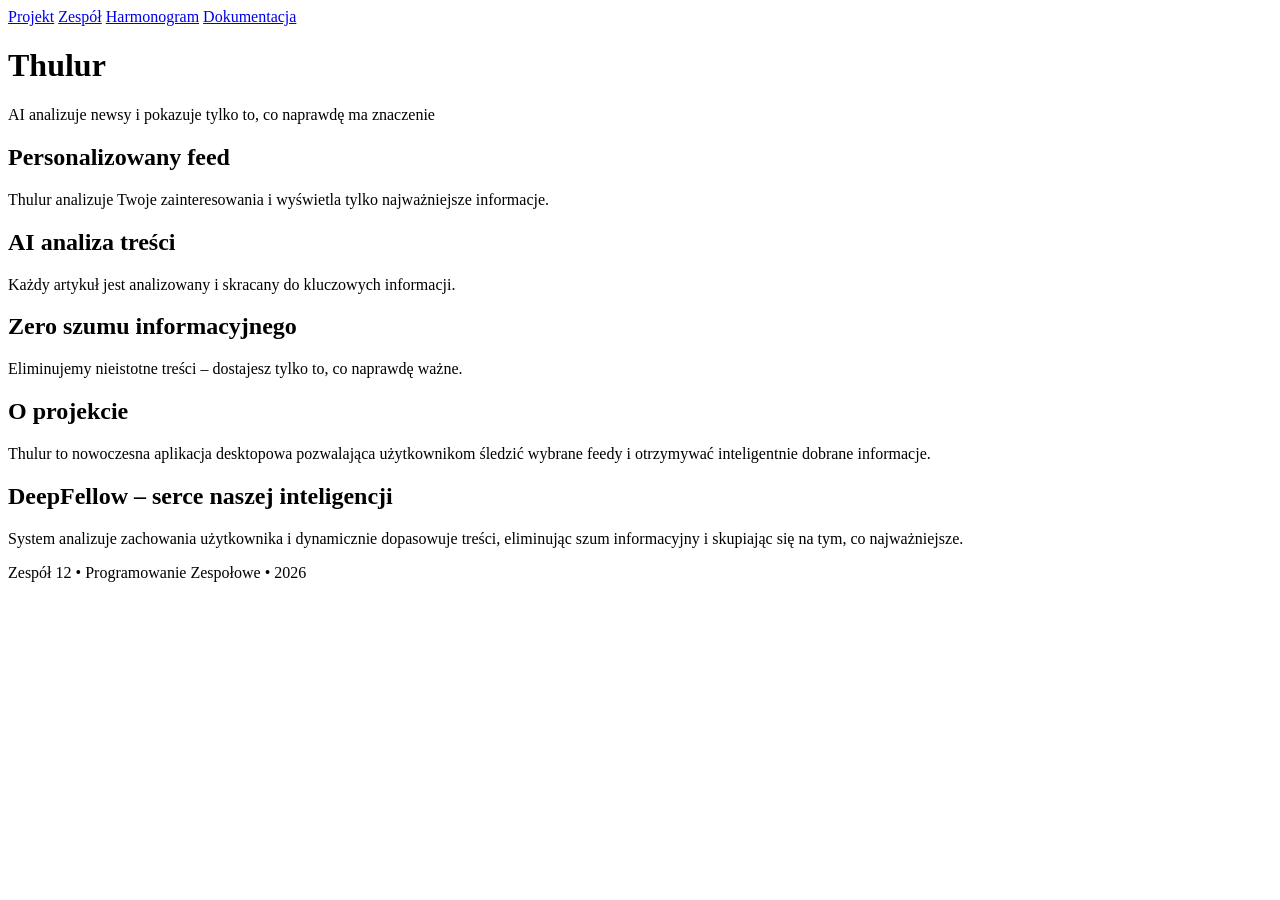
==== index.html @ a0f2bd19 "Add files via upload" ====
<!DOCTYPE html>
<html lang="pl">
<head>
  <meta charset="UTF-8">
  <link rel="stylesheet" href="css/style.css">
  <title>Thulur – Projekt</title>
</head>
<body>

<nav>
  <a href="index.html">Projekt</a>
  <a href="zespol.html">Zespół</a>
  <a href="harmonogram.html">Harmonogram</a>
  <a href="dokumentacja.html">Dokumentacja</a>
</nav>

<header class="hero">
  <div class="hero-bg"></div>

  <div class="hero-content">
    <h1>Thulur</h1>
    <p class="subtitle">
      AI analizuje newsy i pokazuje tylko to, co naprawdę ma znaczenie
    </p>
  </div>
</header>

<section class="features">

  <div class="feature hidden left">
    <div class="text">
      <h2>Personalizowany feed</h2>
      <p>
        Thulur analizuje Twoje zainteresowania i wyświetla tylko najważniejsze informacje.
      </p>
    </div>
    <div class="visual"></div>
  </div>

  <div class="feature hidden right">
    <div class="visual"></div>
    <div class="text">
      <h2>AI analiza treści</h2>
      <p>
        Każdy artykuł jest analizowany i skracany do kluczowych informacji.
      </p>
    </div>
  </div>

  <div class="feature hidden left">
    <div class="text">
      <h2>Zero szumu informacyjnego</h2>
      <p>
        Eliminujemy nieistotne treści – dostajesz tylko to, co naprawdę ważne.
      </p>
    </div>
    <div class="visual"></div>
  </div>

</section>

<section class="description">
  <h2>O projekcie</h2>
  <p>
    Thulur to nowoczesna aplikacja desktopowa pozwalająca użytkownikom śledzić
    wybrane feedy i otrzymywać inteligentnie dobrane informacje.
  </p>

  <div class="highlight">
    <h2>DeepFellow – serce naszej inteligencji</h2>
    <p>
      System analizuje zachowania użytkownika i dynamicznie dopasowuje treści,
      eliminując szum informacyjny i skupiając się na tym, co najważniejsze.
    </p>
  </div>
</section>

<footer>
  <p>Zespół 12 • Programowanie Zespołowe • 2026</p>
</footer>

</body>
</html>

<script>
const observer = new IntersectionObserver(entries => {
  entries.forEach(entry => {
    if (entry.isIntersecting) {
      entry.target.classList.add('show');
    }
  });
});

document.querySelectorAll('.hidden').forEach(el => {
  observer.observe(el);
});
</script>
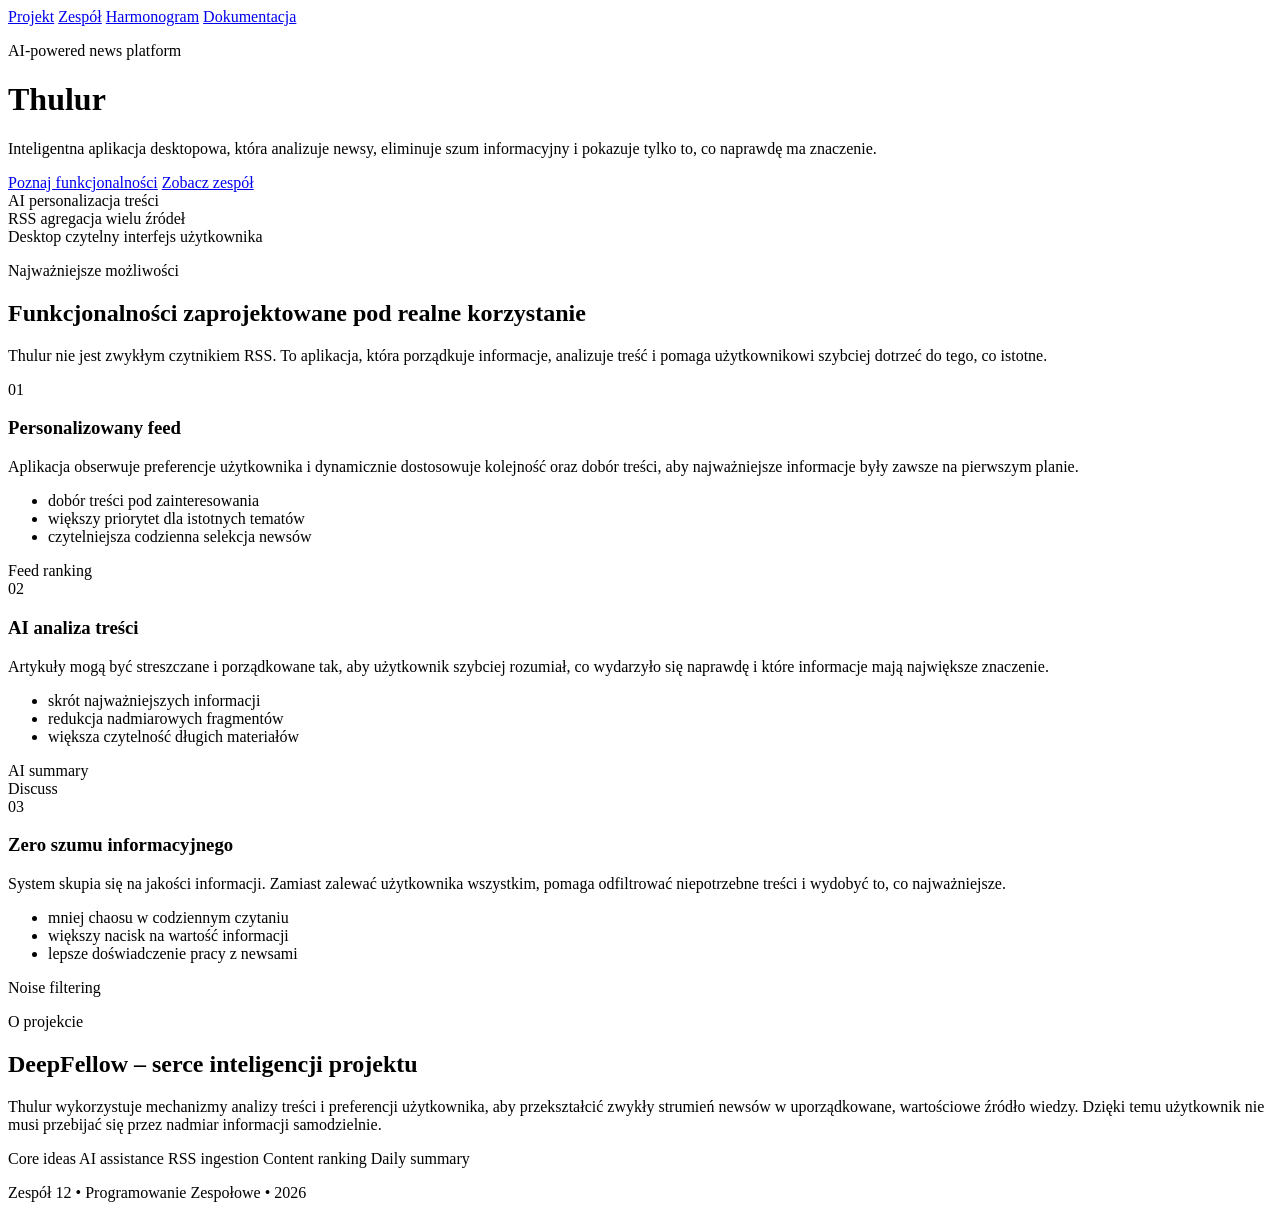
==== commit 0491e99d: "Revamp hero section and features in index.html Updated the hero section and features of the index.ht" ====
--- a/index.html
+++ b/index.html
@@ -14,73 +14,157 @@
   <a href="dokumentacja.html">Dokumentacja</a>
 </nav>
 
-<header class="hero">
+<header class="hero hero--pro">
   <div class="hero-bg"></div>
+  <div class="hero-noise"></div>
 
-  <div class="hero-content">
+  <div class="hero-content hero-content--pro">
+    <p class="eyebrow">AI-powered news platform</p>
     <h1>Thulur</h1>
     <p class="subtitle">
-      AI analizuje newsy i pokazuje tylko to, co naprawdę ma znaczenie
+      Inteligentna aplikacja desktopowa, która analizuje newsy, eliminuje szum
+      informacyjny i pokazuje tylko to, co naprawdę ma znaczenie.
     </p>
+
+    <div class="hero-actions">
+      <a href="#funkcje" class="btn btn-primary">Poznaj funkcjonalności</a>
+      <a href="zespol.html" class="btn btn-secondary">Zobacz zespół</a>
+    </div>
+
+    <div class="hero-stats">
+      <div class="stat-card">
+        <span class="stat-value">AI</span>
+        <span class="stat-label">personalizacja treści</span>
+      </div>
+      <div class="stat-card">
+        <span class="stat-value">RSS</span>
+        <span class="stat-label">agregacja wielu źródeł</span>
+      </div>
+      <div class="stat-card">
+        <span class="stat-value">Desktop</span>
+        <span class="stat-label">czytelny interfejs użytkownika</span>
+      </div>
+    </div>
   </div>
 </header>
 
-<section class="features">
-
-  <div class="feature hidden left">
-    <div class="text">
-      <h2>Personalizowany feed</h2>
-      <p>
-        Thulur analizuje Twoje zainteresowania i wyświetla tylko najważniejsze informacje.
-      </p>
-    </div>
-    <div class="visual"></div>
+<section id="funkcje" class="features-pro">
+  <div class="section-heading">
+    <p class="eyebrow">Najważniejsze możliwości</p>
+    <h2>Funkcjonalności zaprojektowane pod realne korzystanie</h2>
+    <p>
+      Thulur nie jest zwykłym czytnikiem RSS. To aplikacja, która porządkuje informacje,
+      analizuje treść i pomaga użytkownikowi szybciej dotrzeć do tego, co istotne.
+    </p>
   </div>
 
-  <div class="feature hidden right">
-    <div class="visual"></div>
-    <div class="text">
-      <h2>AI analiza treści</h2>
+  <div class="feature-panel hidden left">
+    <div class="feature-copy">
+      <span class="feature-kicker">01</span>
+      <h3>Personalizowany feed</h3>
       <p>
-        Każdy artykuł jest analizowany i skracany do kluczowych informacji.
+        Aplikacja obserwuje preferencje użytkownika i dynamicznie dostosowuje kolejność
+        oraz dobór treści, aby najważniejsze informacje były zawsze na pierwszym planie.
       </p>
+      <ul class="feature-list">
+        <li>dobór treści pod zainteresowania</li>
+        <li>większy priorytet dla istotnych tematów</li>
+        <li>czytelniejsza codzienna selekcja newsów</li>
+      </ul>
+    </div>
+
+    <div class="feature-preview">
+      <div class="preview-card preview-card--large">
+        <span class="preview-label">Feed ranking</span>
+        <div class="preview-line preview-line--w1"></div>
+        <div class="preview-line preview-line--w2"></div>
+        <div class="preview-line preview-line--w3"></div>
+      </div>
     </div>
   </div>
 
-  <div class="feature hidden left">
-    <div class="text">
-      <h2>Zero szumu informacyjnego</h2>
+  <div class="feature-panel feature-panel--reverse hidden right">
+    <div class="feature-copy">
+      <span class="feature-kicker">02</span>
+      <h3>AI analiza treści</h3>
       <p>
-        Eliminujemy nieistotne treści – dostajesz tylko to, co naprawdę ważne.
+        Artykuły mogą być streszczane i porządkowane tak, aby użytkownik szybciej rozumiał,
+        co wydarzyło się naprawdę i które informacje mają największe znaczenie.
+      </p>
+      <ul class="feature-list">
+        <li>skrót najważniejszych informacji</li>
+        <li>redukcja nadmiarowych fragmentów</li>
+        <li>większa czytelność długich materiałów</li>
+      </ul>
+    </div>
+
+    <div class="feature-preview">
+      <div class="preview-card preview-card--glass">
+        <span class="preview-label">AI summary</span>
+        <div class="preview-line preview-line--w4"></div>
+        <div class="preview-line preview-line--w2"></div>
+        <div class="preview-line preview-line--w5"></div>
+        <div class="preview-pill">Discuss</div>
+      </div>
+    </div>
+  </div>
+
+  <div class="feature-panel hidden left">
+    <div class="feature-copy">
+      <span class="feature-kicker">03</span>
+      <h3>Zero szumu informacyjnego</h3>
+      <p>
+        System skupia się na jakości informacji. Zamiast zalewać użytkownika wszystkim,
+        pomaga odfiltrować niepotrzebne treści i wydobyć to, co najważniejsze.
+      </p>
+      <ul class="feature-list">
+        <li>mniej chaosu w codziennym czytaniu</li>
+        <li>większy nacisk na wartość informacji</li>
+        <li>lepsze doświadczenie pracy z newsami</li>
+      </ul>
+    </div>
+
+    <div class="feature-preview">
+      <div class="preview-card preview-card--stack">
+        <span class="preview-label">Noise filtering</span>
+        <div class="stack-row">
+          <div class="stack-box stack-box--dim"></div>
+          <div class="stack-box stack-box--active"></div>
+          <div class="stack-box stack-box--dim"></div>
+        </div>
+        <div class="preview-line preview-line--w3"></div>
+      </div>
+    </div>
+  </div>
+</section>
+
+<section class="project-showcase">
+  <div class="showcase-card">
+    <div class="showcase-copy">
+      <p class="eyebrow">O projekcie</p>
+      <h2>DeepFellow – serce inteligencji projektu</h2>
+      <p>
+        Thulur wykorzystuje mechanizmy analizy treści i preferencji użytkownika,
+        aby przekształcić zwykły strumień newsów w uporządkowane, wartościowe źródło wiedzy.
+        Dzięki temu użytkownik nie musi przebijać się przez nadmiar informacji samodzielnie.
       </p>
     </div>
-    <div class="visual"></div>
-  </div>
 
-</section>
-
-<section class="description">
-  <h2>O projekcie</h2>
-  <p>
-    Thulur to nowoczesna aplikacja desktopowa pozwalająca użytkownikom śledzić
-    wybrane feedy i otrzymywać inteligentnie dobrane informacje.
-  </p>
-
-  <div class="highlight">
-    <h2>DeepFellow – serce naszej inteligencji</h2>
-    <p>
-      System analizuje zachowania użytkownika i dynamicznie dopasowuje treści,
-      eliminując szum informacyjny i skupiając się na tym, co najważniejsze.
-    </p>
+    <div class="showcase-side">
+      <div class="mini-panel">
+        <span class="mini-panel-title">Core ideas</span>
+        <span class="mini-tag">AI assistance</span>
+        <span class="mini-tag">RSS ingestion</span>
+        <span class="mini-tag">Content ranking</span>
+        <span class="mini-tag">Daily summary</span>
+      </div>
+    </div>
   </div>
 </section>
 
 <footer>
   <p>Zespół 12 • Programowanie Zespołowe • 2026</p>
 </footer>
-
-</body>
-</html>
 
 <script>
 const observer = new IntersectionObserver(entries => {
@@ -89,9 +173,14 @@
       entry.target.classList.add('show');
     }
   });
+}, {
+  threshold: 0.18
 });
 
 document.querySelectorAll('.hidden').forEach(el => {
   observer.observe(el);
 });
-</script>+</script>
+
+</body>
+</html>
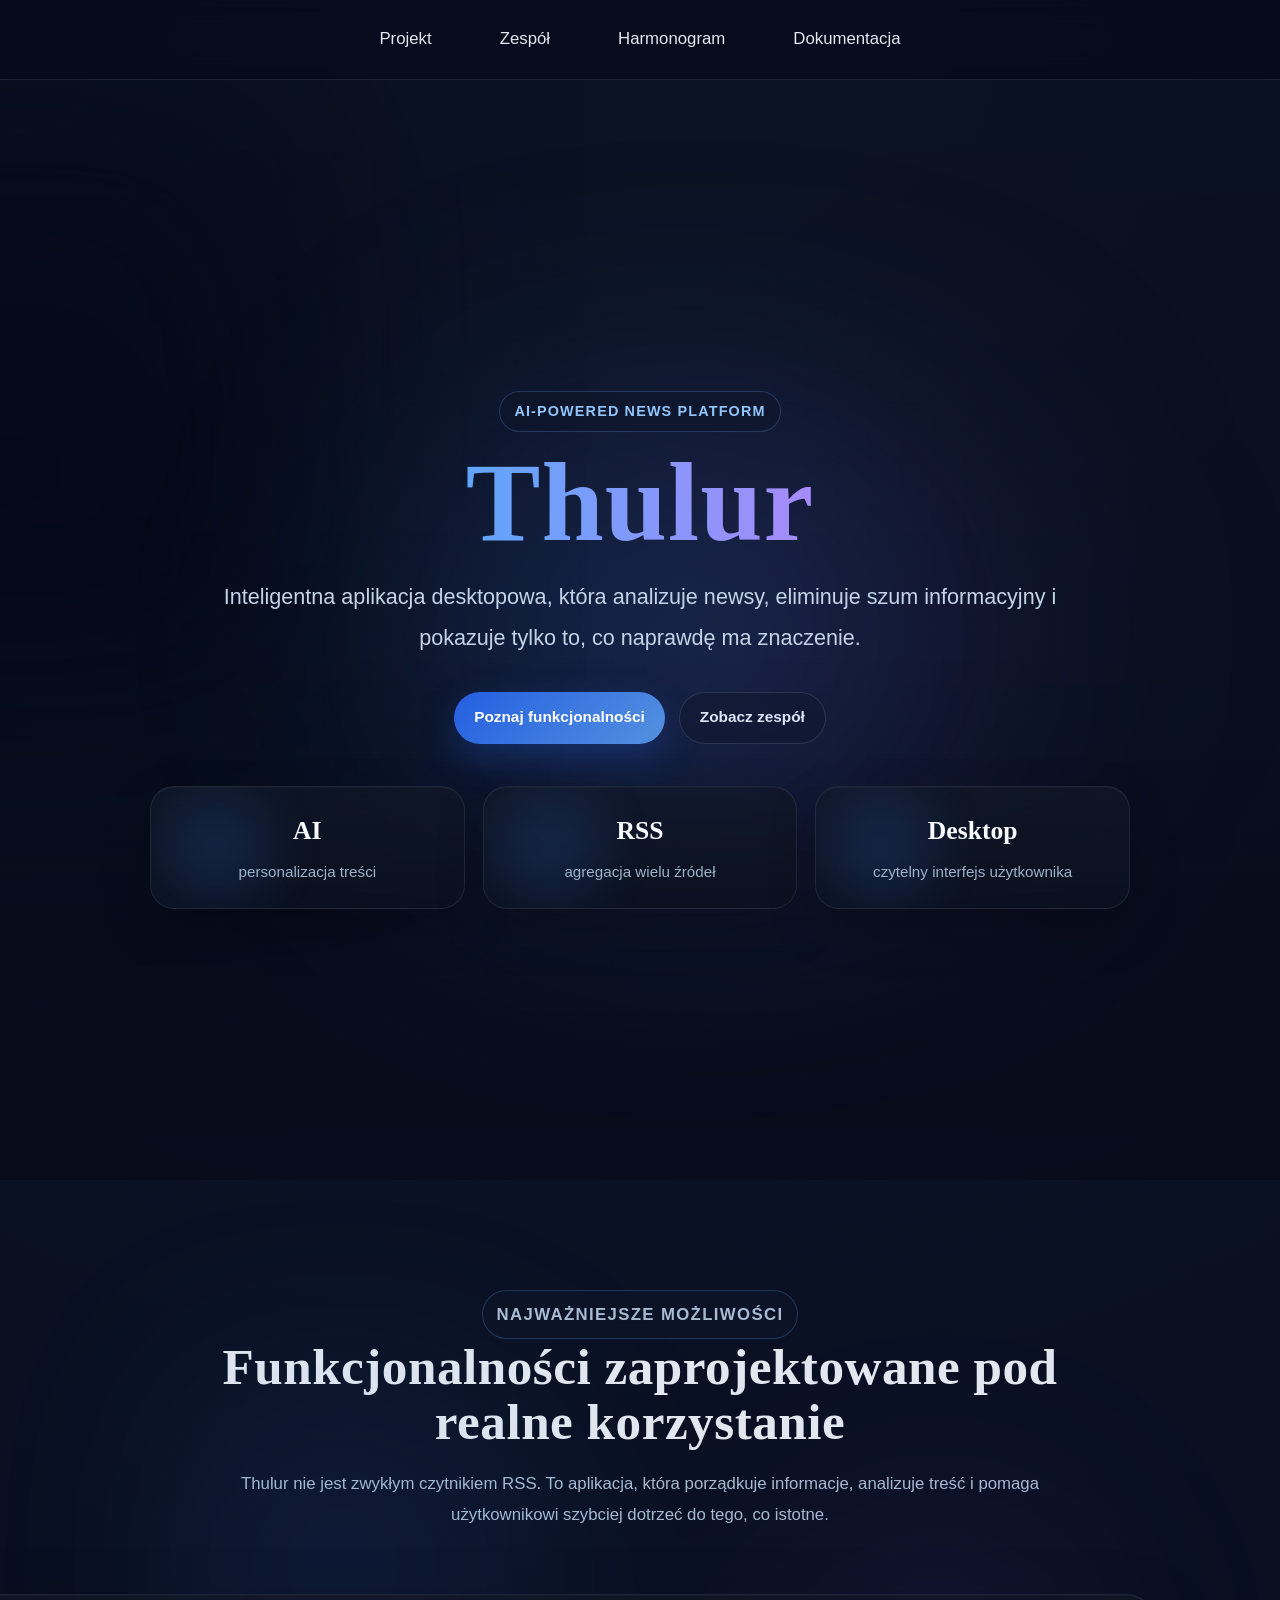
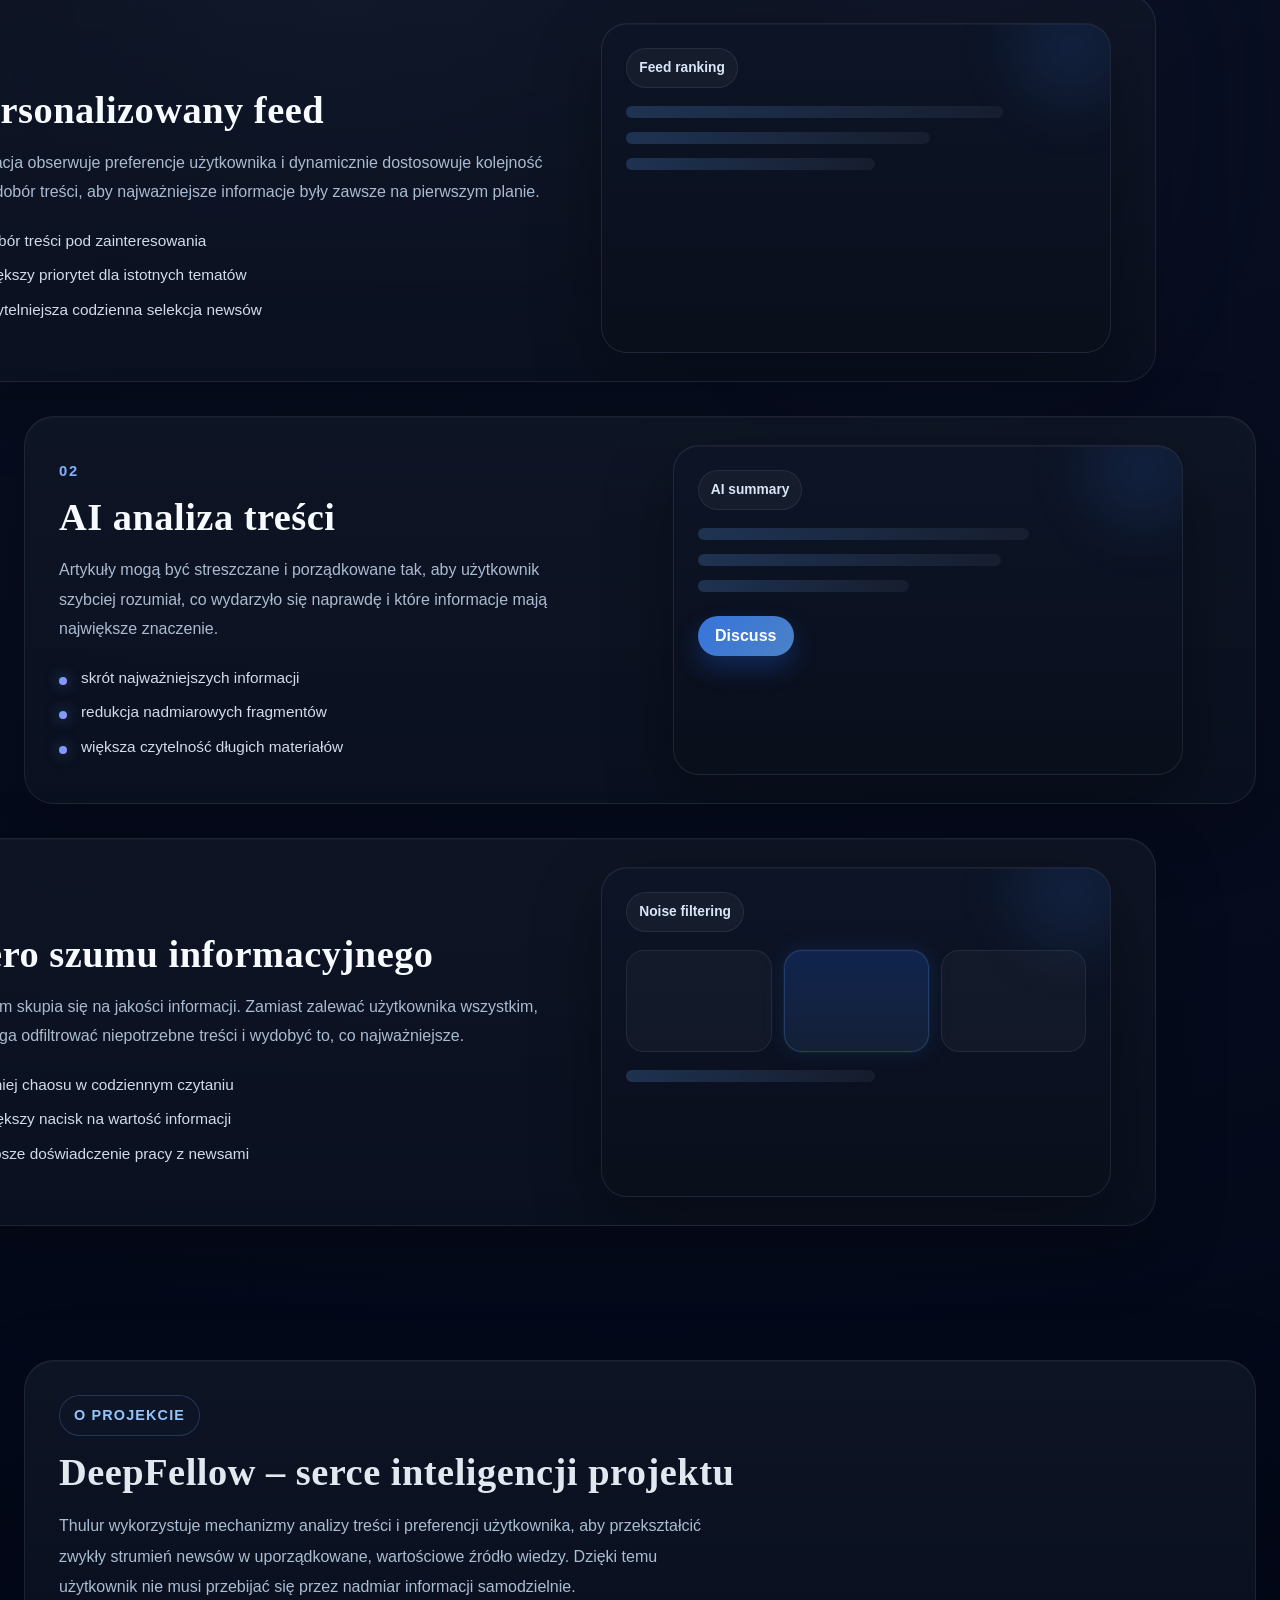
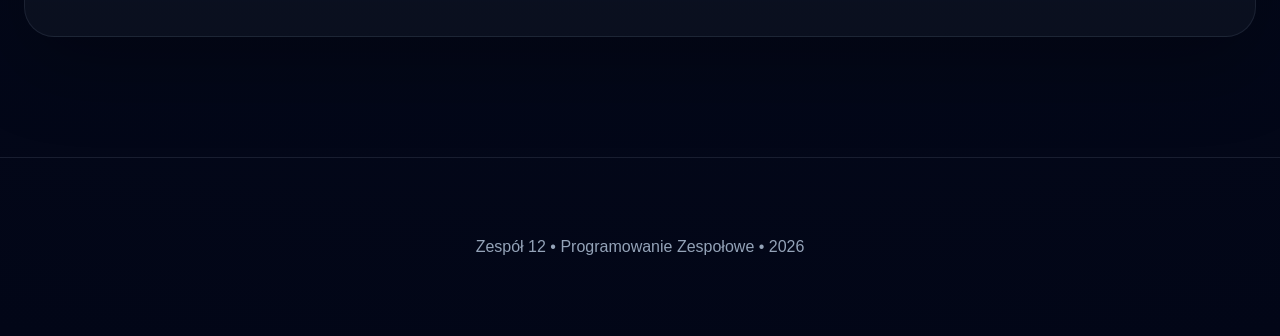
==== commit d1a11fdd: "Update index.html" ====
--- a/index.html
+++ b/index.html
@@ -5,6 +5,23 @@
   <link rel="stylesheet" href="css/style.css">
   <title>Thulur – Projekt</title>
 </head>
+
+<script>
+const heroBg = document.querySelector('.hero-bg');
+
+window.addEventListener('scroll', () => {
+
+    const scroll = window.scrollY;
+
+    heroBg.style.transform = `
+        scale(${1.08 + scroll * 0.00015})
+        translateY(${scroll * 0.12}px)
+        rotateX(${scroll * 0.008}deg)
+        rotateZ(${scroll * -0.002}deg)
+    `;
+});
+</script>
+
 <body>
 
 <nav>
@@ -149,16 +166,6 @@
         Dzięki temu użytkownik nie musi przebijać się przez nadmiar informacji samodzielnie.
       </p>
     </div>
-
-    <div class="showcase-side">
-      <div class="mini-panel">
-        <span class="mini-panel-title">Core ideas</span>
-        <span class="mini-tag">AI assistance</span>
-        <span class="mini-tag">RSS ingestion</span>
-        <span class="mini-tag">Content ranking</span>
-        <span class="mini-tag">Daily summary</span>
-      </div>
-    </div>
   </div>
 </section>
 
--- a/css/style.css
+++ b/css/style.css
@@ -0,0 +1,1841 @@
+@import url('https://fonts.googleapis.com/css2?family=Lora:wght@400;500;600;700&display=swap');
+
+@import url('https://fonts.googleapis.com/css2?family=Public+Sans:ital,wght@0,100..900;1,100..900&display=swap');
+
+:root {
+  --bg: #0B1120;
+  --bg-secondary: #111827;
+  --card: rgba(30, 41, 59, 0.6);
+  --border: rgba(148, 163, 184, 0.15);
+  --text: #E2E8F0;
+  --muted: #94A3B8;
+
+  --blue: #3B82F6;
+  --purple: #8B5CF6;
+  --gradient: linear-gradient(135deg, #3B82F6, #8B5CF6);
+}
+
+body {
+  margin: 0;
+  font-family: 'Public Sans', sans-serif;
+  background: radial-gradient(circle at top, #0F172A, #020617);
+  color: var(--text);
+  line-height: 1.6;
+}
+
+/* HEADERY + LOGO = LORA */
+
+h1, h2, h3 {
+  font-family: 'Lora', serif;
+  letter-spacing: 0.5px;
+}
+
+/* subtitle może być bardziej “UI style” */
+.subtitle {
+  font-family: 'Public Sans', sans-serif;
+}
+
+.hero h1 {
+  font-family: 'Lora', serif;
+  font-weight: 600;
+  letter-spacing: 1px;
+}
+
+.feature h2 {
+  font-family: 'Lora', serif;
+  font-weight: 500;
+}
+
+/* ================= NAVBAR ================= */
+
+nav {
+  display: flex;
+  justify-content: center;
+  gap: 40px;
+  padding: 18px 0;
+
+  backdrop-filter: blur(12px);
+  background: rgba(2, 6, 23, 0.6);
+  border-bottom: 1px solid var(--border);
+
+  position: sticky;
+  top: 0;
+  z-index: 100;
+}
+
+nav a {
+  color: var(--text);
+  text-decoration: none;
+  font-size: 1.05rem;
+  font-weight: 500;
+  padding: 8px 14px;
+  border-radius: 8px;
+  font-family: 'Public Sans', sans-serif;
+
+  transition: all 0.25s ease;
+}
+
+nav a:hover {
+  background: rgba(59, 130, 246, 0.15);
+  color: #93C5FD;
+  transform: translateY(-1px);
+}
+
+/* ================= HEADER ================= */
+
+header {
+  text-align: center;
+  padding: 160px 20px 120px;
+  position: relative;
+}
+
+/* glow background */
+header::before {
+  content: "";
+  position: absolute;
+  top: -100px;
+  left: 50%;
+  transform: translateX(-50%);
+  width: 600px;
+  height: 600px;
+  background: radial-gradient(circle, rgba(139,92,246,0.25), transparent 70%);
+  filter: blur(120px);
+  z-index: -1;
+}
+
+h1 {
+  font-size: 5rem;
+  margin-bottom: 20px;
+
+  background: linear-gradient(90deg, #60A5FA, #A78BFA);
+  -webkit-background-clip: text;
+  -webkit-text-fill-color: transparent;
+}
+
+.subtitle {
+  font-size: 1.4rem;
+  color: var(--muted);
+  max-width: 750px;
+  margin: auto;
+}
+
+/* ================= SECTIONS ================= */
+
+.section,
+.description {
+  max-width: 1000px;
+  margin: 120px auto;
+  padding: 0 20px;
+}
+
+h2 {
+  font-size: 2.4rem;
+  margin-bottom: 20px;
+}
+
+/* ================= GLASS CARD ================= */
+
+.highlight {
+  background: var(--card);
+  backdrop-filter: blur(16px);
+
+  padding: 40px;
+  border-radius: 18px;
+  border: 1px solid var(--border);
+
+  box-shadow: 0 10px 40px rgba(0,0,0,0.4);
+  transition: 0.3s;
+}
+
+.highlight:hover {
+  transform: translateY(-5px);
+  box-shadow: 0 20px 60px rgba(0,0,0,0.6);
+}
+
+/* ================= TEAM ================= */
+
+.team-list {
+  text-align: center;
+  padding: 100px 20px;
+}
+
+.team-grid {
+  display: grid;
+  grid-template-columns: repeat(3, 1fr);
+  gap: 30px;
+
+  max-width: 1100px;
+  margin: 50px auto;
+}
+
+.team-card {
+  background: var(--card);
+  backdrop-filter: blur(12px);
+
+  padding: 28px;
+  border-radius: 16px;
+  border: 1px solid var(--border);
+
+  transition: all 0.3s ease;
+  position: relative;
+  overflow: hidden;
+}
+
+/* glow hover */
+.team-card::before {
+  content: "";
+  position: absolute;
+  inset: 0;
+  background: radial-gradient(circle at top, rgba(139,92,246,0.2), transparent);
+  opacity: 0;
+  transition: 0.3s;
+}
+
+.team-card:hover::before {
+  opacity: 1;
+}
+
+.team-card:hover {
+  transform: translateY(-6px) scale(1.02);
+  border-color: rgba(139,92,246,0.4);
+}
+
+.team-card strong {
+  display: block;
+  font-size: 1.2rem;
+  margin-bottom: 8px;
+}
+
+.role {
+  display: block;
+  color: var(--muted);
+  font-size: 0.95rem;
+}
+
+/* ================= SCHEDULE ================= */
+
+.schedule {
+  display: grid;
+  gap: 30px;
+}
+
+.month {
+  background: var(--card);
+  padding: 30px;
+  border-radius: 14px;
+  border: 1px solid var(--border);
+
+  transition: 0.3s;
+}
+
+.month:hover {
+  transform: translateY(-4px);
+  border-color: var(--blue);
+}
+
+.month h3 {
+  margin-bottom: 10px;
+  color: #93C5FD;
+}
+
+/* ================= FOOTER ================= */
+
+footer {
+  text-align: center;
+  padding: 60px 20px;
+  color: var(--muted);
+  border-top: 1px solid var(--border);
+}
+
+/* ================= ANIMATIONS ================= */
+
+* {
+  scroll-behavior: smooth;
+}
+
+/* ================= MOBILE ================= */
+
+@media (max-width: 900px) {
+  .team-grid {
+    grid-template-columns: 1fr;
+  }
+
+  h1 {
+    font-size: 3rem;
+  }
+}
+
+/* ================= HERO BACKGROUND ================= */
+
+.hero {
+  position: relative;
+  height: 90vh;
+  display: flex;
+  align-items: center;
+  justify-content: center;
+  text-align: center;
+  overflow: hidden;
+}
+
+/* LAPTOP jako tło */
+.hero-bg {
+  position: absolute;
+  inset: 0;
+
+  background: url("../images/thulur-laptop.png") center/cover no-repeat;
+
+  opacity: 0.25;
+  transform: scale(1.2);
+
+  filter: blur(2px) brightness(0.6);
+
+  z-index: 0;
+}
+
+/* gradient overlay – KLUCZ */
+.hero::before {
+  content: "";
+  position: absolute;
+  inset: 0;
+
+  background: radial-gradient(circle at center,
+    rgba(15,23,42,0.2),
+    rgba(2,6,23,0.9)
+  );
+
+  z-index: 1;
+}
+
+/* content nad tym wszystkim */
+.hero-content {
+  position: relative;
+  z-index: 2;
+  max-width: 800px;
+}
+
+/* tekst */
+.hero h1 {
+  font-size: 5rem;
+}
+
+.hero .subtitle {
+  font-size: 1.4rem;
+  color: #cbd5f5;
+}
+
+.hero::after {
+  content: "";
+  position: absolute;
+  top: 50%;
+  left: 50%;
+
+  transform: translate(-50%, -50%);
+  width: 800px;
+  height: 500px;
+
+  background: radial-gradient(circle,
+    rgba(59,130,246,0.25),
+    transparent 70%
+  );
+
+  filter: blur(120px);
+  z-index: 1;
+}
+
+/* ================= FEATURES ================= */
+
+.features {
+  max-width: 1100px;
+  margin: 120px auto;
+  padding: 0 20px;
+}
+
+.feature {
+  display: flex;
+  align-items: center;
+  justify-content: space-between;
+  gap: 60px;
+  margin-bottom: 120px;
+}
+
+/* tekst */
+.feature .text {
+  flex: 1;
+}
+
+.feature h2 {
+  font-size: 2rem;
+  margin-bottom: 10px;
+}
+
+.feature p {
+  color: var(--muted);
+}
+
+/* wizual (placeholder) */
+.feature .visual {
+  flex: 1;
+  height: 250px;
+  border-radius: 16px;
+
+  background: linear-gradient(135deg, #1E293B, #0F172A);
+  border: 1px solid var(--border);
+}
+
+/* odwracanie */
+.feature.right {
+  flex-direction: row-reverse;
+}
+
+/* ================= ANIMACJE ================= */
+
+.hidden {
+  opacity: 0;
+  transform: translateX(100px);
+  transition: all 0.8s ease;
+}
+
+.hidden.left {
+  transform: translateX(-100px);
+}
+
+.show {
+  opacity: 1;
+  transform: translateX(0);
+}
+
+/* MOBILE */
+@media (max-width: 900px) {
+  .feature {
+    flex-direction: column;
+  }
+}
+
+/* ================= TEAM PAGE PRO ================= */
+
+.team-page {
+  position: relative;
+  max-width: 1280px;
+  margin: 0 auto;
+  padding: 110px 24px 130px;
+}
+
+.team-page::before {
+  content: "";
+  position: absolute;
+  top: 80px;
+  left: 50%;
+  transform: translateX(-50%);
+  width: min(1000px, 90vw);
+  height: 420px;
+  background:
+    radial-gradient(circle at 30% 40%, rgba(59, 130, 246, 0.22), transparent 42%),
+    radial-gradient(circle at 70% 35%, rgba(139, 92, 246, 0.18), transparent 40%);
+  filter: blur(70px);
+  pointer-events: none;
+  z-index: 0;
+}
+
+.team-hero,
+.staff-grid,
+.team-grid--members {
+  position: relative;
+  z-index: 1;
+}
+
+.team-hero {
+  text-align: center;
+  max-width: 900px;
+  margin: 0 auto 64px;
+}
+
+.eyebrow {
+  display: inline-block;
+  margin: 0 0 16px;
+  padding: 8px 14px;
+  border: 1px solid rgba(96, 165, 250, 0.25);
+  border-radius: 999px;
+  background: rgba(15, 23, 42, 0.55);
+  backdrop-filter: blur(10px);
+  color: #93c5fd;
+  font-size: 0.9rem;
+  font-weight: 600;
+  letter-spacing: 0.08em;
+  text-transform: uppercase;
+}
+
+.team-hero h1 {
+  margin: 0 0 18px;
+  font-size: clamp(3rem, 6vw, 5rem);
+  line-height: 1.15;
+  padding-bottom: 12px;
+}
+
+.team-intro {
+  max-width: 760px;
+  margin: 0 auto;
+  color: #aebed4;
+  font-size: 1.08rem;
+  line-height: 1.85;
+}
+
+/* ---------- wspólne karty ---------- */
+
+.team-card {
+  position: relative;
+  overflow: hidden;
+  isolation: isolate;
+  background:
+    linear-gradient(180deg, rgba(20, 28, 45, 0.9), rgba(11, 17, 32, 0.92));
+  border: 1px solid rgba(148, 163, 184, 0.14);
+  border-radius: 24px;
+  box-shadow:
+    0 20px 60px rgba(0, 0, 0, 0.32),
+    inset 0 1px 0 rgba(255, 255, 255, 0.03);
+  transition:
+    transform 0.45s cubic-bezier(.2,.8,.2,1),
+    border-color 0.35s ease,
+    box-shadow 0.45s ease,
+    background 0.35s ease;
+}
+
+.team-card::before {
+  content: "";
+  position: absolute;
+  inset: 0;
+  background:
+    linear-gradient(120deg, transparent 0%, rgba(255,255,255,0.08) 45%, transparent 70%);
+  transform: translateX(-120%);
+  transition: transform 0.85s ease;
+  pointer-events: none;
+  z-index: 0;
+}
+
+.team-card:hover::before {
+  transform: translateX(120%);
+}
+
+.card-glow {
+  position: absolute;
+  inset: auto auto -30% -10%;
+  width: 220px;
+  height: 220px;
+  background: radial-gradient(circle, rgba(59,130,246,0.22), transparent 65%);
+  filter: blur(18px);
+  opacity: 0.7;
+  z-index: -1;
+  transition: transform 0.45s ease, opacity 0.35s ease;
+}
+
+.team-card:hover .card-glow {
+  transform: scale(1.2);
+  opacity: 1;
+}
+
+.team-card:hover {
+  transform: translateY(-10px) scale(1.015);
+  border-color: rgba(96, 165, 250, 0.28);
+  box-shadow:
+    0 28px 80px rgba(0, 0, 0, 0.42),
+    0 0 0 1px rgba(96, 165, 250, 0.08),
+    0 0 36px rgba(59, 130, 246, 0.12);
+}
+
+.team-card h3 {
+  position: relative;
+  z-index: 1;
+  margin: 0 0 16px;
+  font-size: 1.7rem;
+  line-height: 1.2;
+  color: #f8fbff;
+}
+
+.card-desc {
+  position: relative;
+  z-index: 1;
+  margin: 0;
+  color: #9fb0c8;
+  line-height: 1.75;
+  font-size: 0.98rem;
+}
+
+/* ---------- koordynator + opiekun ---------- */
+
+.staff-grid {
+  display: grid;
+  grid-template-columns: repeat(2, minmax(280px, 420px));
+  justify-content: center;
+  gap: 28px;
+  margin: 0 auto 44px;
+}
+
+.team-card--staff {
+  min-height: 240px;
+  padding: 30px 28px 28px;
+  text-align: left;
+}
+
+.card-label {
+  position: relative;
+  z-index: 1;
+  display: inline-flex;
+  align-items: center;
+  gap: 10px;
+  margin-bottom: 22px;
+  padding: 9px 14px;
+  border-radius: 999px;
+  font-size: 0.84rem;
+  font-weight: 700;
+  letter-spacing: 0.08em;
+  text-transform: uppercase;
+  backdrop-filter: blur(10px);
+}
+
+.team-card--coordinator .card-label {
+  color: #bfdbfe;
+  background: linear-gradient(135deg, rgba(37, 99, 235, 0.26), rgba(96, 165, 250, 0.14));
+  border: 1px solid rgba(96, 165, 250, 0.28);
+}
+
+.team-card--guardian .card-label {
+  color: #ddd6fe;
+  background: linear-gradient(135deg, rgba(109, 40, 217, 0.26), rgba(167, 139, 250, 0.14));
+  border: 1px solid rgba(167, 139, 250, 0.28);
+}
+
+.team-card--coordinator {
+  box-shadow:
+    0 20px 60px rgba(0, 0, 0, 0.35),
+    0 0 0 1px rgba(96, 165, 250, 0.08),
+    0 0 50px rgba(37, 99, 235, 0.10);
+}
+
+.team-card--guardian {
+  box-shadow:
+    0 20px 60px rgba(0, 0, 0, 0.35),
+    0 0 0 1px rgba(167, 139, 250, 0.08),
+    0 0 50px rgba(139, 92, 246, 0.10);
+}
+
+.team-card--coordinator:hover {
+  border-color: rgba(96, 165, 250, 0.4);
+  box-shadow:
+    0 28px 80px rgba(0, 0, 0, 0.46),
+    0 0 0 1px rgba(96, 165, 250, 0.15),
+    0 0 56px rgba(59, 130, 246, 0.18);
+}
+
+.team-card--guardian:hover {
+  border-color: rgba(167, 139, 250, 0.42);
+  box-shadow:
+    0 28px 80px rgba(0, 0, 0, 0.46),
+    0 0 0 1px rgba(167, 139, 250, 0.15),
+    0 0 56px rgba(139, 92, 246, 0.18);
+}
+
+/* ---------- członkowie zespołu ---------- */
+
+.team-grid--members {
+  display: grid;
+  grid-template-columns: repeat(6, minmax(0, 1fr));
+  gap: 28px;
+  margin-top: 12px;
+}
+
+.team-card--member {
+  padding: 28px 24px 24px;
+  min-height: 220px;
+  text-align: left;
+}
+
+/* układ 3 + 2 wycentrowany */
+.team-grid--members > .team-card--member:nth-child(-n+3) {
+  grid-column: span 2;
+}
+
+.team-grid--members > .team-card--member:nth-child(4) {
+  grid-column: 2 / span 2;
+}
+
+.team-grid--members > .team-card--member:nth-child(5) {
+  grid-column: 4 / span 2;
+}
+
+.roles {
+  display: flex;
+  flex-wrap: wrap;
+  gap: 10px;
+  position: relative;
+  z-index: 1;
+}
+
+.role-badge {
+  display: inline-flex;
+  align-items: center;
+  justify-content: center;
+  min-height: 34px;
+  padding: 8px 12px;
+  border-radius: 999px;
+  border: 1px solid rgba(148, 163, 184, 0.16);
+  background: rgba(255,255,255,0.03);
+  color: #c6d3e3;
+  font-size: 0.9rem;
+  font-weight: 500;
+  transition:
+    transform 0.25s ease,
+    border-color 0.25s ease,
+    background 0.25s ease,
+    color 0.25s ease;
+}
+
+.team-card:hover .role-badge {
+  transform: translateY(-2px);
+  border-color: rgba(96,165,250,0.22);
+  background: rgba(59,130,246,0.08);
+}
+
+.role-badge--accent {
+  color: #dbeafe;
+  border-color: rgba(96, 165, 250, 0.24);
+  background: linear-gradient(135deg, rgba(37, 99, 235, 0.18), rgba(96, 165, 250, 0.08));
+}
+
+/* ---------- usuń stare style konfliktujące ---------- */
+
+.team-list {
+  text-align: initial;
+  padding: 0;
+}
+
+.team-grid {
+  max-width: none;
+  margin: 0;
+}
+
+.team-card strong,
+.role {
+  display: initial;
+  margin: 0;
+}
+
+/* ---------- responsywność ---------- */
+
+@media (max-width: 1100px) {
+  .team-grid--members {
+    grid-template-columns: repeat(2, minmax(280px, 1fr));
+  }
+
+  .team-grid--members > .team-card--member:nth-child(-n+3),
+  .team-grid--members > .team-card--member:nth-child(4),
+  .team-grid--members > .team-card--member:nth-child(5) {
+    grid-column: auto;
+  }
+}
+
+@media (max-width: 820px) {
+  .staff-grid {
+    grid-template-columns: 1fr;
+  }
+
+  .team-grid--members {
+    grid-template-columns: 1fr;
+  }
+
+  .team-page {
+    padding: 90px 18px 100px;
+  }
+
+  .team-card--staff,
+  .team-card--member {
+    min-height: unset;
+  }
+}
+
+/* ================= INDEX PRO ================= */
+
+.hero--pro {
+  min-height: 100vh;
+  padding: 120px 24px 80px;
+  align-items: center;
+}
+
+.hero--pro .hero-bg {
+  background:
+    linear-gradient(180deg, rgba(3, 7, 18, 0.45), rgba(3, 7, 18, 0.88)),
+    url("../images/thulur-laptop.png") center center / cover no-repeat;
+  opacity: 0.42;
+  transform: scale(1.08);
+  filter: blur(1.5px) saturate(1.05) brightness(0.7);
+}
+
+.hero--pro::before {
+  background:
+    radial-gradient(circle at 50% 42%, rgba(16, 24, 40, 0.14), rgba(2, 6, 23, 0.92)),
+    linear-gradient(180deg, rgba(2,6,23,0.35), rgba(2,6,23,0.88));
+}
+
+.hero--pro::after {
+  width: min(980px, 85vw);
+  height: 540px;
+  background:
+    radial-gradient(circle, rgba(59,130,246,0.22), transparent 62%),
+    radial-gradient(circle at 65% 50%, rgba(139,92,246,0.12), transparent 55%);
+  filter: blur(120px);
+}
+
+.hero-noise {
+  position: absolute;
+  inset: 0;
+  pointer-events: none;
+  z-index: 1;
+  opacity: 0.08;
+  background-image:
+    linear-gradient(rgba(255,255,255,0.05) 1px, transparent 1px),
+    linear-gradient(90deg, rgba(255,255,255,0.05) 1px, transparent 1px);
+  background-size: 32px 32px;
+  mask-image: radial-gradient(circle at center, black 48%, transparent 88%);
+}
+
+.hero-content--pro {
+  max-width: 1080px;
+  width: 100%;
+  display: flex;
+  flex-direction: column;
+  align-items: center;
+}
+
+.hero-content--pro h1 {
+  margin: 0 0 18px;
+  font-size: clamp(4rem, 10vw, 7rem);
+  line-height: 0.98;
+}
+
+.hero-content--pro .subtitle {
+  max-width: 860px;
+  margin: 0 auto;
+  font-size: clamp(1.08rem, 2vw, 1.35rem);
+  line-height: 1.9;
+  color: #c4d3e7;
+}
+
+.hero-actions {
+  display: flex;
+  flex-wrap: wrap;
+  justify-content: center;
+  gap: 14px;
+  margin-top: 34px;
+}
+
+.btn {
+  display: inline-flex;
+  align-items: center;
+  justify-content: center;
+  min-height: 50px;
+  padding: 0 20px;
+  border-radius: 999px;
+  text-decoration: none;
+  font-weight: 700;
+  font-size: 0.96rem;
+  transition:
+    transform 0.3s ease,
+    box-shadow 0.35s ease,
+    border-color 0.3s ease,
+    background 0.3s ease,
+    color 0.3s ease;
+}
+
+.btn:hover {
+  transform: translateY(-2px);
+}
+
+.btn-primary {
+  color: white;
+  background: linear-gradient(135deg, rgba(37, 99, 235, 0.95), rgba(96, 165, 250, 0.85));
+  box-shadow: 0 14px 36px rgba(37, 99, 235, 0.26);
+}
+
+.btn-primary:hover {
+  box-shadow: 0 18px 46px rgba(37, 99, 235, 0.35);
+}
+
+.btn-secondary {
+  color: #d9e6f7;
+  border: 1px solid rgba(148, 163, 184, 0.2);
+  background: rgba(15, 23, 42, 0.45);
+  backdrop-filter: blur(10px);
+}
+
+.btn-secondary:hover {
+  border-color: rgba(96, 165, 250, 0.28);
+  background: rgba(30, 41, 59, 0.55);
+}
+
+.hero-stats {
+  display: grid;
+  grid-template-columns: repeat(3, minmax(180px, 1fr));
+  gap: 18px;
+  width: min(980px, 100%);
+  margin-top: 42px;
+}
+
+.stat-card {
+  position: relative;
+  overflow: hidden;
+  padding: 24px 22px;
+  border-radius: 24px;
+  border: 1px solid rgba(148, 163, 184, 0.14);
+  background:
+    linear-gradient(180deg, rgba(17, 24, 39, 0.72), rgba(11, 17, 32, 0.88));
+  backdrop-filter: blur(14px);
+  box-shadow:
+    0 20px 48px rgba(0, 0, 0, 0.24),
+    inset 0 1px 0 rgba(255,255,255,0.03);
+}
+
+.stat-card::before {
+  content: "";
+  position: absolute;
+  inset: auto auto -25% -8%;
+  width: 180px;
+  height: 180px;
+  background: radial-gradient(circle, rgba(59,130,246,0.18), transparent 68%);
+  filter: blur(16px);
+}
+
+.stat-value {
+  position: relative;
+  display: block;
+  font-family: 'Lora', serif;
+  font-size: 1.6rem;
+  font-weight: 600;
+  color: #f8fbff;
+  margin-bottom: 8px;
+}
+
+.stat-label {
+  position: relative;
+  display: block;
+  color: #9eb2c8;
+  font-size: 0.95rem;
+  line-height: 1.6;
+}
+
+/* ---------- sekcje ---------- */
+
+.section-heading {
+  max-width: 860px;
+  margin: 0 auto 64px;
+  text-align: center;
+}
+
+.section-heading h2 {
+  margin: 0 0 18px;
+  font-size: clamp(2.3rem, 4vw, 3.5rem);
+  line-height: 1.08;
+}
+
+.section-heading p {
+  margin: 0 auto;
+  color: #a8bbd2;
+  line-height: 1.85;
+  font-size: 1.05rem;
+}
+
+.features-pro {
+  position: relative;
+  max-width: 1280px;
+  margin: 0 auto;
+  padding: 110px 24px 50px;
+}
+
+.features-pro::before {
+  content: "";
+  position: absolute;
+  top: 140px;
+  left: 50%;
+  transform: translateX(-50%);
+  width: min(1000px, 90vw);
+  height: 700px;
+  background:
+    radial-gradient(circle at 20% 35%, rgba(59,130,246,0.12), transparent 35%),
+    radial-gradient(circle at 80% 55%, rgba(139,92,246,0.10), transparent 34%);
+  filter: blur(80px);
+  pointer-events: none;
+}
+
+.feature-panel {
+  position: relative;
+  z-index: 1;
+  display: grid;
+  grid-template-columns: 1.05fr 0.95fr;
+  gap: 34px;
+  align-items: stretch;
+  margin-bottom: 34px;
+  padding: 28px;
+  border-radius: 30px;
+  border: 1px solid rgba(148,163,184,0.12);
+  background:
+    linear-gradient(180deg, rgba(17, 24, 39, 0.74), rgba(11, 17, 32, 0.9));
+  box-shadow:
+    0 24px 70px rgba(0, 0, 0, 0.22),
+    inset 0 1px 0 rgba(255,255,255,0.03);
+  overflow: hidden;
+}
+
+.feature-panel::before {
+  content: "";
+  position: absolute;
+  inset: 0;
+  background:
+    linear-gradient(120deg, transparent 0%, rgba(255,255,255,0.05) 46%, transparent 72%);
+  transform: translateX(-120%);
+  transition: transform 0.85s ease;
+}
+
+.feature-panel:hover::before {
+  transform: translateX(120%);
+}
+
+.feature-panel:hover {
+  border-color: rgba(96,165,250,0.2);
+  box-shadow:
+    0 28px 80px rgba(0, 0, 0, 0.3),
+    0 0 0 1px rgba(96,165,250,0.06);
+}
+
+.feature-panel--reverse {
+  grid-template-columns: 0.95fr 1.05fr;
+}
+
+.feature-copy,
+.feature-preview {
+  position: relative;
+  z-index: 1;
+}
+
+.feature-copy {
+  padding: 10px 6px 10px 6px;
+  display: flex;
+  flex-direction: column;
+  justify-content: center;
+}
+
+.feature-kicker {
+  display: inline-block;
+  margin-bottom: 14px;
+  color: #7fb2ff;
+  font-size: 0.92rem;
+  font-weight: 700;
+  letter-spacing: 0.12em;
+}
+
+.feature-copy h3 {
+  margin: 0 0 16px;
+  font-size: clamp(2rem, 3vw, 2.7rem);
+  line-height: 1.08;
+  color: #f7fbff;
+}
+
+.feature-copy p {
+  margin: 0 0 22px;
+  color: #aabbd1;
+  line-height: 1.85;
+  font-size: 1rem;
+}
+
+.feature-list {
+  margin: 0;
+  padding: 0;
+  list-style: none;
+  display: grid;
+  gap: 10px;
+}
+
+.feature-list li {
+  position: relative;
+  padding-left: 22px;
+  color: #d1dceb;
+  font-size: 0.96rem;
+}
+
+.feature-list li::before {
+  content: "";
+  position: absolute;
+  left: 0;
+  top: 0.72em;
+  width: 8px;
+  height: 8px;
+  border-radius: 50%;
+  background: linear-gradient(135deg, #60a5fa, #a78bfa);
+  box-shadow: 0 0 14px rgba(96,165,250,0.5);
+}
+
+.feature-preview {
+  display: flex;
+  align-items: center;
+  justify-content: center;
+}
+
+.preview-card {
+  width: min(460px, 100%);
+  min-height: 280px;
+  border-radius: 26px;
+  border: 1px solid rgba(148, 163, 184, 0.14);
+  background:
+    linear-gradient(180deg, rgba(13, 21, 38, 0.96), rgba(10, 15, 28, 0.98));
+  box-shadow:
+    0 26px 70px rgba(0, 0, 0, 0.32),
+    inset 0 1px 0 rgba(255,255,255,0.04);
+  padding: 24px;
+  position: relative;
+  overflow: hidden;
+}
+
+.preview-card::after {
+  content: "";
+  position: absolute;
+  top: -20%;
+  right: -10%;
+  width: 180px;
+  height: 180px;
+  background: radial-gradient(circle, rgba(59,130,246,0.15), transparent 70%);
+  filter: blur(20px);
+}
+
+.preview-label {
+  display: inline-flex;
+  margin-bottom: 18px;
+  padding: 8px 12px;
+  border-radius: 999px;
+  background: rgba(255,255,255,0.04);
+  border: 1px solid rgba(148,163,184,0.12);
+  color: #d8e6f7;
+  font-size: 0.86rem;
+  font-weight: 600;
+}
+
+.preview-line {
+  height: 12px;
+  border-radius: 999px;
+  margin-bottom: 14px;
+  background: linear-gradient(90deg, rgba(96,165,250,0.22), rgba(148,163,184,0.08));
+}
+
+.preview-line--w1 { width: 82%; }
+.preview-line--w2 { width: 66%; }
+.preview-line--w3 { width: 54%; }
+.preview-line--w4 { width: 72%; }
+.preview-line--w5 { width: 46%; }
+
+.preview-pill {
+  display: inline-flex;
+  align-items: center;
+  justify-content: center;
+  min-width: 96px;
+  height: 40px;
+  margin-top: 10px;
+  border-radius: 999px;
+  background: linear-gradient(135deg, rgba(59,130,246,0.88), rgba(96,165,250,0.76));
+  color: #fff;
+  font-weight: 700;
+  box-shadow: 0 12px 24px rgba(37, 99, 235, 0.28);
+}
+
+.stack-row {
+  display: grid;
+  grid-template-columns: repeat(3, 1fr);
+  gap: 12px;
+  margin-bottom: 18px;
+}
+
+.stack-box {
+  height: 100px;
+  border-radius: 18px;
+  border: 1px solid rgba(148,163,184,0.12);
+}
+
+.stack-box--dim {
+  background: rgba(255,255,255,0.03);
+}
+
+.stack-box--active {
+  background:
+    linear-gradient(180deg, rgba(37,99,235,0.22), rgba(96,165,250,0.10));
+  border-color: rgba(96,165,250,0.22);
+  box-shadow: 0 0 0 1px rgba(96,165,250,0.05), 0 0 24px rgba(59,130,246,0.14);
+}
+
+/* ---------- showcase ---------- */
+
+.project-showcase {
+  max-width: 1280px;
+  margin: 0 auto;
+  padding: 50px 24px 120px;
+}
+
+.showcase-card {
+  display: grid;
+  grid-template-columns: 1.2fr 0.8fr;
+  gap: 28px;
+  align-items: stretch;
+  border-radius: 30px;
+  padding: 34px;
+  border: 1px solid rgba(148,163,184,0.12);
+  background:
+    linear-gradient(180deg, rgba(17,24,39,0.76), rgba(11,17,32,0.9));
+  box-shadow:
+    0 28px 80px rgba(0,0,0,0.26),
+    inset 0 1px 0 rgba(255,255,255,0.03);
+}
+
+.showcase-copy h2 {
+  margin: 0 0 18px;
+  font-size: clamp(2rem, 3vw, 3rem);
+  line-height: 1.08;
+}
+
+.showcase-copy p:last-child {
+  margin: 0;
+  color: #a9bdd3;
+  line-height: 1.9;
+}
+
+.showcase-side {
+  display: flex;
+  align-items: center;
+  justify-content: center;
+}
+
+.mini-panel {
+  width: 100%;
+  min-height: 100%;
+  border-radius: 24px;
+  padding: 24px;
+  background:
+    linear-gradient(180deg, rgba(12, 18, 31, 0.95), rgba(8, 13, 24, 0.98));
+  border: 1px solid rgba(148,163,184,0.12);
+  display: flex;
+  flex-wrap: wrap;
+  align-content: flex-start;
+  gap: 12px;
+}
+
+.mini-panel-title {
+  width: 100%;
+  margin-bottom: 6px;
+  font-family: 'Lora', serif;
+  font-size: 1.25rem;
+  color: #f1f6fd;
+}
+
+.mini-tag {
+  display: inline-flex;
+  align-items: center;
+  min-height: 38px;
+  padding: 8px 14px;
+  border-radius: 999px;
+  color: #d6e3f5;
+  background: rgba(255,255,255,0.04);
+  border: 1px solid rgba(148,163,184,0.12);
+}
+
+/* ---------- stare features wyciszamy ---------- */
+
+.features {
+  display: none;
+}
+
+/* ---------- responsywność ---------- */
+
+@media (max-width: 1100px) {
+  .hero-stats {
+    grid-template-columns: 1fr;
+  }
+
+  .feature-panel,
+  .feature-panel--reverse,
+  .showcase-card {
+    grid-template-columns: 1fr;
+  }
+}
+
+@media (max-width: 780px) {
+  .hero--pro {
+    min-height: auto;
+    padding: 110px 18px 60px;
+  }
+
+  .features-pro,
+  .project-showcase {
+    padding-left: 18px;
+    padding-right: 18px;
+  }
+
+  .feature-panel,
+  .showcase-card {
+    padding: 22px;
+    border-radius: 24px;
+  }
+
+  .preview-card {
+    min-height: 240px;
+  }
+}
+
+/* ================= HARMONOGRAM PRO ================= */
+
+.timeline-page {
+  position: relative;
+  max-width: 1280px;
+  margin: 0 auto;
+  padding: 110px 24px 130px;
+}
+
+.timeline-page::before {
+  content: "";
+  position: absolute;
+  top: 100px;
+  left: 50%;
+  transform: translateX(-50%);
+  width: min(1000px, 90vw);
+  height: 500px;
+
+  background:
+    radial-gradient(circle at 30% 40%, rgba(59,130,246,0.18), transparent 40%),
+    radial-gradient(circle at 70% 35%, rgba(139,92,246,0.14), transparent 38%);
+
+  filter: blur(70px);
+  pointer-events: none;
+  z-index: 0;
+}
+
+.timeline-hero,
+.timeline-grid,
+.mentor-panel {
+  position: relative;
+  z-index: 1;
+}
+
+.timeline-hero {
+  text-align: center;
+  max-width: 900px;
+  margin: 0 auto 70px;
+}
+
+.timeline-hero h1 {
+  margin: 0 0 18px;
+  font-size: clamp(3rem, 6vw, 5rem);
+}
+
+.timeline-intro {
+  max-width: 760px;
+  margin: 0 auto;
+  color: #aebed4;
+  line-height: 1.85;
+  font-size: 1.08rem;
+}
+
+/* GRID */
+
+.timeline-grid {
+  display: grid;
+  grid-template-columns: repeat(2, minmax(320px, 1fr));
+  gap: 28px;
+  margin-bottom: 60px;
+}
+
+/* KARTY */
+
+.timeline-card {
+  position: relative;
+  overflow: hidden;
+  isolation: isolate;
+
+  padding: 30px;
+  border-radius: 24px;
+
+  background:
+    linear-gradient(180deg, rgba(20, 28, 45, 0.9), rgba(11, 17, 32, 0.92));
+
+  border: 1px solid rgba(148, 163, 184, 0.14);
+
+  box-shadow:
+    0 20px 60px rgba(0,0,0,0.32),
+    inset 0 1px 0 rgba(255,255,255,0.03);
+
+  transition:
+    transform 0.45s ease,
+    border-color 0.35s ease,
+    box-shadow 0.45s ease;
+}
+
+/* shine effect */
+.timeline-card::before {
+  content: "";
+  position: absolute;
+  inset: 0;
+
+  background:
+    linear-gradient(
+      120deg,
+      transparent 0%,
+      rgba(255,255,255,0.08) 45%,
+      transparent 70%
+    );
+
+  transform: translateX(-120%);
+  transition: transform 0.85s ease;
+  z-index: 0;
+}
+
+.timeline-card:hover::before {
+  transform: translateX(120%);
+}
+
+.timeline-card:hover {
+  transform: translateY(-8px);
+  border-color: rgba(96,165,250,0.28);
+
+  box-shadow:
+    0 28px 80px rgba(0,0,0,0.42),
+    0 0 0 1px rgba(96,165,250,0.08),
+    0 0 36px rgba(59,130,246,0.10);
+}
+
+.timeline-month {
+  position: relative;
+  z-index: 1;
+
+  display: inline-block;
+  margin-bottom: 20px;
+
+  padding: 10px 16px;
+  border-radius: 999px;
+
+  background:
+    linear-gradient(
+      135deg,
+      rgba(37,99,235,0.18),
+      rgba(96,165,250,0.08)
+    );
+
+  border: 1px solid rgba(96,165,250,0.24);
+
+  color: #dbeafe;
+  font-weight: 700;
+  font-size: 0.92rem;
+}
+
+.timeline-card ul {
+  position: relative;
+  z-index: 1;
+
+  margin: 0;
+  padding: 0;
+  list-style: none;
+
+  display: grid;
+  gap: 12px;
+}
+
+.timeline-card li {
+  position: relative;
+  padding-left: 22px;
+  color: #c7d5e5;
+  line-height: 1.7;
+}
+
+.timeline-card li::before {
+  content: "";
+  position: absolute;
+  left: 0;
+  top: 0.72em;
+
+  width: 8px;
+  height: 8px;
+  border-radius: 50%;
+
+  background:
+    linear-gradient(135deg, #60A5FA, #A78BFA);
+
+  box-shadow: 0 0 14px rgba(96,165,250,0.4);
+}
+
+/* mentor section */
+
+.mentor-card {
+  padding: 40px;
+  border-radius: 30px;
+
+  background:
+    linear-gradient(180deg, rgba(17,24,39,0.76), rgba(11,17,32,0.9));
+
+  border: 1px solid rgba(148,163,184,0.12);
+
+  box-shadow:
+    0 28px 80px rgba(0,0,0,0.26),
+    inset 0 1px 0 rgba(255,255,255,0.03);
+
+  text-align: center;
+}
+
+.mentor-card h2 {
+  margin: 0 0 20px;
+}
+
+.mentor-card p:last-child {
+  margin: 0;
+  color: #a9bdd3;
+  line-height: 1.9;
+  max-width: 800px;
+  margin-inline: auto;
+}
+
+/* mobile */
+
+@media (max-width: 900px) {
+  .timeline-grid {
+    grid-template-columns: 1fr;
+  }
+
+  .timeline-page {
+    padding: 90px 18px 100px;
+  }
+
+  .timeline-card,
+  .mentor-card {
+    padding: 24px;
+  }
+}
+
+/* ================= DOKUMENTACJA PRO ================= */
+
+.docs-page {
+  position: relative;
+  max-width: 1280px;
+  margin: 0 auto;
+  padding: 110px 24px 130px;
+}
+
+.docs-page::before {
+  content: "";
+  position: absolute;
+  top: 90px;
+  left: 50%;
+  transform: translateX(-50%);
+  width: min(980px, 90vw);
+  height: 520px;
+  background:
+    radial-gradient(circle at 28% 40%, rgba(59,130,246,0.18), transparent 40%),
+    radial-gradient(circle at 72% 34%, rgba(139,92,246,0.14), transparent 38%);
+  filter: blur(72px);
+  pointer-events: none;
+  z-index: 0;
+}
+
+.docs-hero,
+.docs-status-card,
+.docs-grid {
+  position: relative;
+  z-index: 1;
+}
+
+.docs-hero {
+  text-align: center;
+  max-width: 920px;
+  margin: 0 auto 60px;
+}
+
+.docs-hero h1 {
+  margin: 0 0 18px;
+  font-size: clamp(3rem, 6vw, 5rem);
+  line-height: 1.15;
+  padding-bottom: 12px;
+}
+
+.docs-intro {
+  max-width: 760px;
+  margin: 0 auto;
+  color: #aebed4;
+  font-size: 1.08rem;
+  line-height: 1.85;
+}
+
+/* ---------- main status card ---------- */
+
+.docs-status-card {
+  position: relative;
+  overflow: hidden;
+  isolation: isolate;
+
+  margin: 0 auto 34px;
+  padding: 38px 34px;
+  border-radius: 30px;
+
+  background:
+    linear-gradient(180deg, rgba(17,24,39,0.78), rgba(11,17,32,0.92));
+
+  border: 1px solid rgba(148,163,184,0.12);
+
+  box-shadow:
+    0 28px 80px rgba(0,0,0,0.28),
+    inset 0 1px 0 rgba(255,255,255,0.03);
+
+  text-align: center;
+}
+
+.docs-status-card::before,
+.docs-card::before {
+  content: "";
+  position: absolute;
+  inset: 0;
+  background:
+    linear-gradient(120deg, transparent 0%, rgba(255,255,255,0.08) 45%, transparent 70%);
+  transform: translateX(-120%);
+  transition: transform 0.85s ease;
+  pointer-events: none;
+}
+
+.docs-status-card:hover::before,
+.docs-card:hover::before {
+  transform: translateX(120%);
+}
+
+.docs-status-card:hover,
+.docs-card:hover {
+  transform: translateY(-8px);
+  border-color: rgba(96,165,250,0.28);
+  box-shadow:
+    0 28px 80px rgba(0,0,0,0.42),
+    0 0 0 1px rgba(96,165,250,0.08),
+    0 0 36px rgba(59,130,246,0.10);
+}
+
+.docs-status-card {
+  transition:
+    transform 0.45s ease,
+    border-color 0.35s ease,
+    box-shadow 0.45s ease;
+}
+
+.docs-status-badge,
+.docs-card-label {
+  position: relative;
+  z-index: 1;
+  display: inline-flex;
+  align-items: center;
+  margin-bottom: 20px;
+  padding: 10px 16px;
+  border-radius: 999px;
+  border: 1px solid rgba(96,165,250,0.24);
+  background: linear-gradient(135deg, rgba(37,99,235,0.18), rgba(96,165,250,0.08));
+  color: #dbeafe;
+  font-size: 0.88rem;
+  font-weight: 700;
+  letter-spacing: 0.08em;
+  text-transform: uppercase;
+}
+
+.docs-status-card h2 {
+    position: relative;
+    z-index: 1;
+    margin: 0 0 18px;
+    font-size: clamp(1.6rem, 2.4vw, 2.4rem);
+    line-height: 1.35;
+    padding-bottom: 8px;
+}
+
+.docs-status-card p {
+  position: relative;
+  z-index: 1;
+  max-width: 820px;
+  margin: 0 auto;
+  color: #a9bdd3;
+  line-height: 1.9;
+}
+
+/* ---------- lower cards ---------- */
+
+.docs-grid {
+  display: grid;
+  grid-template-columns: repeat(2, minmax(320px, 1fr));
+  gap: 28px;
+}
+
+.docs-card {
+  position: relative;
+  overflow: hidden;
+  isolation: isolate;
+
+  padding: 30px;
+  border-radius: 24px;
+
+  background:
+    linear-gradient(180deg, rgba(20,28,45,0.9), rgba(11,17,32,0.92));
+
+  border: 1px solid rgba(148,163,184,0.14);
+
+  box-shadow:
+    0 20px 60px rgba(0,0,0,0.32),
+    inset 0 1px 0 rgba(255,255,255,0.03);
+
+  transition:
+    transform 0.45s ease,
+    border-color 0.35s ease,
+    box-shadow 0.45s ease;
+}
+
+.docs-card h3 {
+  position: relative;
+  z-index: 1;
+  margin: 0 0 18px;
+  font-size: 1.9rem;
+  line-height: 1.15;
+  color: #f7fbff;
+}
+
+.docs-card ul {
+  position: relative;
+  z-index: 1;
+  margin: 0;
+  padding: 0;
+  list-style: none;
+  display: grid;
+  gap: 12px;
+}
+
+.docs-card li {
+  position: relative;
+  padding-left: 22px;
+  color: #c7d5e5;
+  line-height: 1.7;
+}
+
+.docs-card li::before {
+  content: "";
+  position: absolute;
+  left: 0;
+  top: 0.72em;
+  width: 8px;
+  height: 8px;
+  border-radius: 50%;
+  background: linear-gradient(135deg, #60A5FA, #A78BFA);
+  box-shadow: 0 0 14px rgba(96,165,250,0.4);
+}
+
+/* ---------- responsive ---------- */
+
+@media (max-width: 900px) {
+  .docs-grid {
+    grid-template-columns: 1fr;
+  }
+
+  .docs-page {
+    padding: 90px 18px 100px;
+  }
+
+  .docs-status-card,
+  .docs-card {
+    padding: 24px;
+  }
+}
+
+body {
+  margin: 0;
+  font-family: 'Public Sans', sans-serif;
+  background: radial-gradient(circle at top, #0F172A, #020617);
+  color: var(--text);
+  line-height: 1.6;
+}
+
+h1, h2, h3 {
+  font-family: 'Lora', serif;
+  letter-spacing: 0.5px;
+}
+
+.subtitle {
+  font-family: 'Public Sans', sans-serif;
+}
+
+nav {
+  display: flex;
+  justify-content: center;
+  gap: 40px;
+  padding: 18px 0;
+  position: sticky;
+  top: 0;
+  z-index: 100;
+  background: rgba(2, 6, 23, 0.6);
+  backdrop-filter: blur(12px);
+  border-bottom: 1px solid var(--border);
+}
+
+nav a {
+  color: var(--text);
+  text-decoration: none;
+  padding: 8px 14px;
+  border-radius: 8px;
+  font-size: 1.05rem;
+  transition: all .25s ease;
+}
+
+nav a:hover {
+  background: rgba(59,130,246,.15);
+  color: #93C5FD;
+  transform: translateY(-1px);
+}
+
+.timeline-card,
+.docs-card,
+.docs-status-card,
+.team-card,
+.mentor-card,
+.feature-panel,
+.showcase-card,
+.stat-card {
+  transition:
+    transform .45s cubic-bezier(.2,.8,.2,1),
+    border-color .35s ease,
+    box-shadow .45s ease;
+}
+
+.timeline-card:hover,
+.docs-card:hover,
+.docs-status-card:hover,
+.team-card:hover,
+.mentor-card:hover,
+.feature-panel:hover,
+.showcase-card:hover,
+.stat-card:hover {
+  transform: translateY(-10px) scale(1.015);
+}
+
+.mentor-card:hover,
+.timeline-card:hover,
+.docs-card:hover,
+.docs-status-card:hover {
+  border-color: rgba(96,165,250,.28);
+  box-shadow:
+    0 28px 80px rgba(0,0,0,.42),
+    0 0 0 1px rgba(96,165,250,.08),
+    0 0 36px rgba(59,130,246,.10);
+}
+
+footer {
+  text-align: center;
+  padding: 60px 20px;
+  color: var(--muted);
+  border-top: 1px solid var(--border);
+}
+
+@media (max-width: 900px) {
+  nav {
+    gap: 18px;
+    flex-wrap: wrap;
+    padding: 14px;
+  }
+
+  h1 {
+    font-size: 3rem;
+  }
+}
